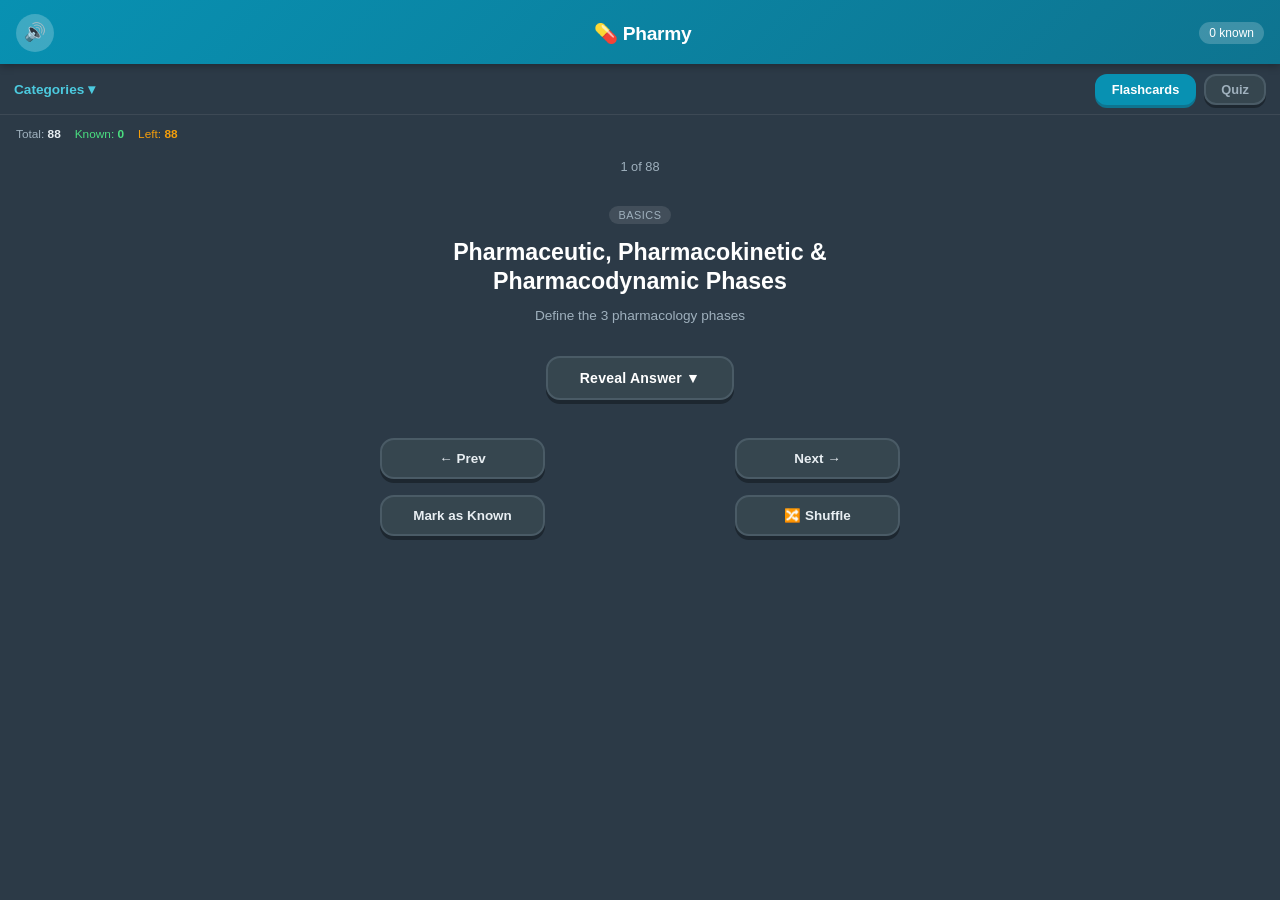
==== index.html @ 18f17bf0 "Modularize single-file app into index.html + style.css + database.js + app.js Splits the 748-line mo" ====
<!DOCTYPE html>
<html lang="en">
<head>
<meta charset="UTF-8">
<meta name="viewport" content="width=device-width, initial-scale=1.0, maximum-scale=1.0">
<title>💊 Pharmy</title>
<link rel="stylesheet" href="style.css">
</head>
<body>
<div class="header">
  <div style="width:70px;display:flex;align-items:center">
    <button id="sound-btn" onclick="toggleSound()" style="background:rgba(255,255,255,.22);border:none;border-radius:50%;width:38px;height:38px;font-size:1.1rem;line-height:1;cursor:pointer;color:#fff;padding:0" aria-label="Sound on, tap to mute">🔊</button>
  </div>
  <div style="flex:1;text-align:center"><h1>💊 Pharmy</h1></div>
  <div class="progress-pill" id="global-progress">0 known</div>
</div>

<div class="cat-bar">
  <div class="cat-bar-inner">
    <button class="cat-btn" onclick="toggleCatDropdown()">Categories ▾</button>
    <div class="mode-toggle">
      <button class="mode-btn active" id="btn-flash" onclick="setMode('flash')">Flashcards</button>
      <button class="mode-btn" id="btn-quiz" onclick="setMode('quiz')">Quiz</button>
    </div>
    <div class="cat-dropdown" id="cat-dropdown"></div>
  </div>
</div>

<div class="stats-bar" id="stats-bar"></div>

<div id="flashcard-mode"></div>
<div id="quiz-mode" style="display:none"></div>

<script src="database.js"></script>
<script src="app.js"></script>
</body>
</html>
---- style.css ----
*{box-sizing:border-box;margin:0;padding:0;-webkit-tap-highlight-color:transparent}
:root{
  --primary:#0891b2;--primary-dark:#0e7490;--accent:#f59e0b;
  --bg:#2c3a47;            /* uniform page background */
  --surface:#36464f;       /* button / card face (slightly lighter) */
  --edge:#1d2730;          /* darker bottom shelf for 3D pop */
  --border:#4a5b66;        /* button outline */
  --text:#e8eef2;--muted:#9fb0bd;
  --cyan:#4ccadf;          /* bright accent for text on dark */
  --green:#4ade80;--green-edge:#166534;
  --red:#f87171;--yellow:#ca8a04;--purple:#a78bfa;
}
body{font-family:-apple-system,BlinkMacSystemFont,'Segoe UI',sans-serif;background:var(--bg);color:var(--text);min-height:100vh;overflow-x:hidden}
/* shared raised-button (Duolingo-style) */
.btn3d{transition:transform .04s,box-shadow .04s}
.btn3d:active{transform:translateY(3px);box-shadow:0 1px 0 var(--edge)!important}
/* HEADER */
.header{background:linear-gradient(135deg,var(--primary),var(--primary-dark));color:#fff;padding:14px 16px 12px;display:flex;align-items:center;justify-content:space-between;position:sticky;top:0;z-index:100;box-shadow:0 2px 8px rgba(0,0,0,.3)}
.header h1{font-size:1.2rem;font-weight:700;letter-spacing:-.3px}
.header .sub{font-size:.72rem;opacity:.85;margin-top:1px}
.progress-pill{background:rgba(255,255,255,.2);border-radius:20px;padding:4px 10px;font-size:.75rem;white-space:nowrap}
/* CATEGORY BAR */
.cat-bar{background:var(--bg);border-bottom:1px solid rgba(255,255,255,.08);padding:0 14px;position:relative;z-index:90}
.cat-bar-inner{display:flex;align-items:center;height:50px;gap:10px;position:relative}
.cat-btn{border:none;background:none;font-size:.85rem;font-weight:700;color:var(--cyan);cursor:pointer;padding:0;white-space:nowrap;flex-shrink:0;position:relative;z-index:1}
.cat-dropdown{position:absolute;top:50px;left:0;right:0;background:var(--surface);border:1px solid var(--border);border-top:none;box-shadow:0 6px 16px rgba(0,0,0,.35);display:none;z-index:200}
.cat-dropdown.open{display:block}
.cat-dropdown-item{padding:12px 18px;font-size:.85rem;font-weight:600;cursor:pointer;border-bottom:1px solid rgba(255,255,255,.08);color:var(--text)}
.cat-dropdown-item:last-child{border-bottom:none}
.cat-dropdown-item.active{color:var(--cyan);background:rgba(76,202,223,.12)}
.cat-dropdown-item:active{background:rgba(255,255,255,.06)}
/* MODE TOGGLE (inline, next to Categories) */
.mode-toggle{margin-left:auto;display:flex;gap:8px;flex-shrink:0}
.mode-btn{border:2px solid var(--border);background:var(--surface);box-shadow:0 3px 0 var(--edge);color:var(--muted);font-size:.8rem;font-weight:700;cursor:pointer;padding:6px 15px;border-radius:12px;white-space:nowrap;transition:transform .04s,box-shadow .04s}
.mode-btn.active{background:var(--primary);border-color:var(--primary);box-shadow:0 3px 0 var(--primary-dark);color:#fff}
.mode-btn:active{transform:translateY(2px);box-shadow:0 1px 0 var(--edge)}
/* STATS BAR */
.stats-bar{display:flex;gap:14px;padding:12px 16px 6px;font-size:.74rem;color:var(--muted)}
.stat{padding:0}
.stat span{font-weight:700;color:var(--text)}
/* FLASHCARD */
#flashcard-mode{padding:0 12px 80px}
.card-counter{text-align:center;padding:12px 0 6px;font-size:.8rem;color:var(--muted)}
/* card now merges into the page background — no box, no border */
.card-banner-wrap{width:100%;max-width:520px;margin:0 auto}
.card-front-banner{background:transparent;color:#fff;padding:26px 20px 22px;display:flex;flex-direction:column;align-items:center;text-align:center;min-height:200px;justify-content:center}
.banner-cat-label{font-size:.68rem;background:rgba(255,255,255,.1);border-radius:20px;padding:3px 10px;margin-bottom:14px;letter-spacing:.5px;text-transform:uppercase;color:var(--muted)}
.banner-title{font-size:1.45rem;font-weight:800;line-height:1.25;margin-bottom:10px}
.banner-subtitle{font-size:.85rem;color:var(--muted);line-height:1.5;margin-bottom:8px}
.banner-class{margin-top:6px;font-size:.75rem;color:var(--muted)}
.reveal-btn{margin-top:22px;background:var(--surface);border:2px solid var(--border);box-shadow:0 4px 0 var(--edge);color:#fff;border-radius:14px;padding:12px 32px;font-size:.88rem;font-weight:700;cursor:pointer;letter-spacing:.2px;transition:transform .04s,box-shadow .04s}
.reveal-btn:active{transform:translateY(3px);box-shadow:0 1px 0 var(--edge)}
/* answer area also merges into the background */
.card-back-reveal{background:transparent;padding:6px 4px 4px;text-align:left}
.section{margin-bottom:14px}
.section-title{font-size:.65rem;font-weight:700;text-transform:uppercase;letter-spacing:.6px;color:var(--cyan);margin-bottom:5px}
.section-body{font-size:.84rem;line-height:1.55;color:var(--text)}
.pill-list{display:flex;flex-wrap:wrap;gap:5px;margin-top:4px}
.pill{background:rgba(255,255,255,.06);border:1px solid var(--border);border-radius:20px;padding:3px 9px;font-size:.72rem;color:var(--text)}
.pill.generic{background:rgba(59,130,246,.18);border-color:rgba(96,165,250,.5);color:#93c5fd}
.pill.trade{background:rgba(168,85,247,.18);border-color:rgba(192,132,252,.5);color:#d8b4fe}
.pill.side{background:rgba(249,115,22,.18);border-color:rgba(251,146,60,.5);color:#fdba74}
.pill.use{background:rgba(34,197,94,.18);border-color:rgba(74,222,128,.5);color:#86efac}
.suffix-box{display:inline-block;background:rgba(202,138,4,.2);border:1px solid rgba(234,179,8,.5);border-radius:8px;padding:4px 10px;font-size:.8rem;font-weight:700;color:#fcd34d;margin-bottom:6px}
.mnemonic-box{background:rgba(167,139,250,.14);border:1px solid rgba(167,139,250,.4);border-radius:10px;padding:10px 12px;font-size:.8rem;line-height:1.5;color:#d8c9ff}
/* CARD NAV */
.card-nav{display:flex;align-items:center;justify-content:space-between;max-width:520px;margin:16px auto 0;padding:0;gap:8px}
.nav-btn{background:var(--surface);border:2px solid var(--border);box-shadow:0 4px 0 var(--edge);border-radius:14px;padding:11px 20px;font-size:.84rem;font-weight:700;cursor:pointer;color:var(--text);min-width:165px;text-align:center;white-space:nowrap;transition:transform .04s,box-shadow .04s}
.nav-btn:active{transform:translateY(3px);box-shadow:0 1px 0 var(--edge)}
.known-row{display:flex;justify-content:space-between;align-items:center;max-width:520px;margin:16px auto 0;padding:0;gap:10px}
.known-btn{background:var(--surface);border:2px solid var(--border);box-shadow:0 4px 0 var(--edge);border-radius:14px;padding:11px 20px;font-size:.84rem;font-weight:700;cursor:pointer;color:var(--text);min-width:165px;text-align:center;white-space:nowrap;transition:transform .04s,box-shadow .04s}
.known-btn.known{border-color:var(--green);box-shadow:0 4px 0 var(--green-edge)}
.known-btn:active{transform:translateY(3px);box-shadow:0 1px 0 var(--edge)}
.known-btn.known:active{box-shadow:0 1px 0 var(--green-edge)}
.shuffle-btn{background:var(--surface);border:2px solid var(--border);box-shadow:0 4px 0 var(--edge);border-radius:14px;padding:11px 20px;font-size:.84rem;font-weight:700;cursor:pointer;color:var(--text);min-width:165px;text-align:center;white-space:nowrap;transition:transform .04s,box-shadow .04s}
.shuffle-btn:active{transform:translateY(3px);box-shadow:0 1px 0 var(--edge)}
/* QUIZ MODE */
#quiz-mode{padding:14px 12px 80px}
.quiz-progress-bar-wrap{background:rgba(255,255,255,.12);border-radius:20px;height:6px;margin-bottom:14px}
.quiz-progress-bar{background:var(--cyan);height:6px;border-radius:20px;transition:width .3s}
/* the question keeps a clear border (like Duolingo's prompt) */
.quiz-card{background:transparent;border:2px solid var(--border);border-radius:16px;padding:18px 16px;margin-bottom:14px}
.quiz-q-num{font-size:.7rem;color:var(--muted);margin-bottom:6px;font-weight:600}
.quiz-question{font-size:.95rem;font-weight:700;line-height:1.45;margin-bottom:16px;color:var(--text)}
.quiz-option{width:100%;text-align:left;padding:12px 14px;border-radius:14px;border:2px solid var(--border);box-shadow:0 4px 0 var(--edge);background:var(--surface);font-size:.82rem;cursor:pointer;margin-bottom:12px;line-height:1.4;transition:transform .04s,box-shadow .04s;color:var(--text)}
.quiz-option:active{transform:translateY(3px);box-shadow:0 1px 0 var(--edge)}
.quiz-option.correct{background:rgba(74,222,128,.16);border-color:var(--green);box-shadow:0 4px 0 var(--green-edge);color:#bbf7d0;font-weight:600}
.quiz-option.wrong{background:rgba(248,113,113,.16);border-color:var(--red);box-shadow:0 4px 0 #7f1d1d;color:#fecaca}
.quiz-option.reveal{background:rgba(76,202,223,.14);border-color:var(--cyan);box-shadow:0 4px 0 var(--primary-dark)}
.quiz-option:disabled{cursor:default}
.quiz-explain{background:rgba(255,255,255,.05);border:1px solid var(--border);border-radius:10px;padding:10px 12px;font-size:.78rem;line-height:1.5;margin-top:4px;color:var(--text);display:none}
.quiz-explain.show{display:block}
.quiz-next-btn{width:100%;padding:13px;background:var(--primary);color:#fff;border:2px solid var(--primary);box-shadow:0 4px 0 var(--primary-dark);border-radius:14px;font-size:.9rem;font-weight:700;cursor:pointer;margin-top:8px;transition:transform .04s,box-shadow .04s}
.quiz-next-btn:active{transform:translateY(3px);box-shadow:0 1px 0 var(--primary-dark)}
.quiz-score-wrap{text-align:center;padding:30px 20px}
.quiz-score-wrap h2{font-size:2rem;font-weight:800;color:var(--cyan);margin-bottom:8px}
.quiz-score-wrap p{font-size:1rem;color:var(--muted);margin-bottom:20px}
.restart-btn{background:var(--primary);color:#fff;border:2px solid var(--primary);box-shadow:0 4px 0 var(--primary-dark);border-radius:14px;padding:13px 28px;font-size:.9rem;font-weight:700;cursor:pointer;transition:transform .04s,box-shadow .04s}
.restart-btn:active{transform:translateY(3px);box-shadow:0 1px 0 var(--primary-dark)}
/* CLINICAL CRITERIA (flashcard reveal) */
.crit-list{list-style:none;padding:0;margin-top:4px}
.crit-list li{position:relative;padding:7px 10px 7px 28px;margin-bottom:6px;background:rgba(255,255,255,.05);border:1px solid var(--border);border-radius:10px;font-size:.84rem;line-height:1.45;color:var(--text)}
.crit-list li:before{content:"✓";position:absolute;left:9px;top:7px;color:var(--cyan);font-weight:800}
.crit-note{background:rgba(167,139,250,.14);border:1px solid rgba(167,139,250,.4);border-radius:10px;padding:10px 12px;font-size:.8rem;line-height:1.5;color:#d8c9ff}
/* MULTI-SELECT QUIZ */
.quiz-multi-hint{font-size:.74rem;color:var(--cyan);font-weight:700;margin-bottom:12px;display:flex;align-items:center;gap:5px}
.quiz-option.selected{background:rgba(76,202,223,.20);border-color:var(--cyan);box-shadow:0 4px 0 var(--primary-dark);color:#cdeef5;font-weight:600}
.quiz-option.selected:active{transform:translateY(3px);box-shadow:0 1px 0 var(--primary-dark)}
.quiz-option .ms-box{display:inline-block;width:18px;height:18px;border:2px solid var(--border);border-radius:5px;margin-right:9px;vertical-align:-4px;text-align:center;line-height:15px;font-size:.7rem;font-weight:800}
.quiz-option.selected .ms-box{background:var(--cyan);border-color:var(--cyan);color:#10343c}
.quiz-option.missed{background:rgba(202,138,4,.20);border-color:var(--yellow);box-shadow:0 4px 0 #854d0e;color:#fde68a}
.quiz-check-btn{width:100%;padding:13px;background:var(--accent);color:#3a2a00;border:2px solid var(--accent);box-shadow:0 4px 0 #b45309;border-radius:14px;font-size:.9rem;font-weight:800;cursor:pointer;margin-top:8px;transition:transform .04s,box-shadow .04s}
.quiz-check-btn:active{transform:translateY(3px);box-shadow:0 1px 0 #b45309}
.ms-feedback{font-size:.8rem;line-height:1.5}
.ms-feedback .ms-row{margin-top:7px}
/* EMPTY */
.empty{text-align:center;padding:60px 20px;color:var(--muted)}
.empty h3{font-size:1.1rem;margin-bottom:8px}
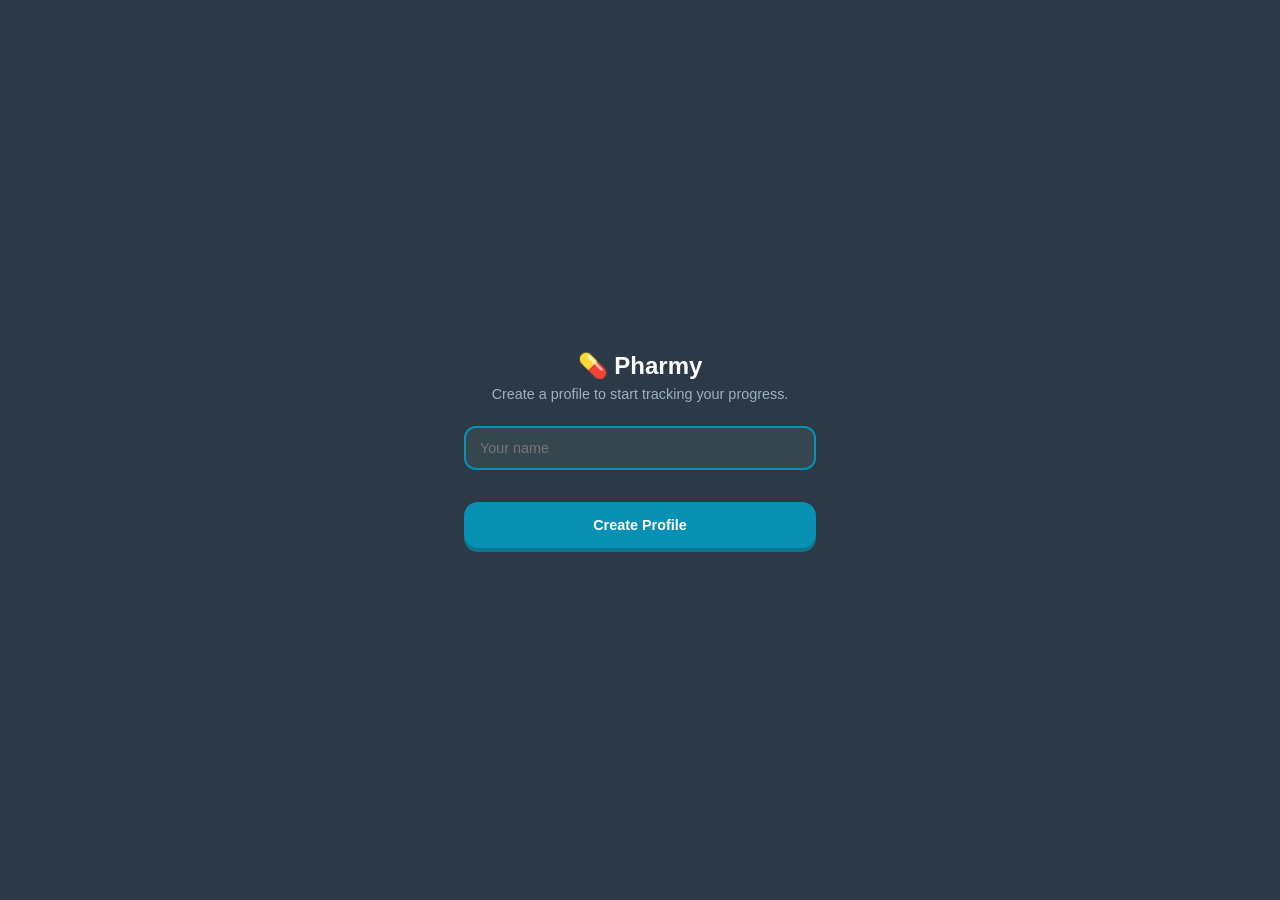
==== commit 7200ca85: "Complete login screens and account profile database" ====
--- a/index.html
+++ b/index.html
@@ -7,12 +7,22 @@
 <link rel="stylesheet" href="style.css">
 </head>
 <body>
+
+<div id="profile-overlay" class="profile-overlay" style="display:none">
+  <div class="profile-overlay-inner">
+    <div class="profile-overlay-logo">💊 Pharmy</div>
+    <div id="profile-overlay-content"></div>
+  </div>
+</div>
+
+<div id="profile-dropdown" class="profile-dropdown" style="display:none"></div>
+
 <div class="header">
-  <div style="width:70px;display:flex;align-items:center">
-    <button id="sound-btn" onclick="toggleSound()" style="background:rgba(255,255,255,.22);border:none;border-radius:50%;width:38px;height:38px;font-size:1.1rem;line-height:1;cursor:pointer;color:#fff;padding:0" aria-label="Sound on, tap to mute">🔊</button>
-  </div>
+  <button id="avatar-btn" class="avatar-btn" onclick="toggleProfileDropdown()">
+    <div id="avatar-circle" class="avatar-circle">?</div>
+  </button>
   <div style="flex:1;text-align:center"><h1>💊 Pharmy</h1></div>
-  <div class="progress-pill" id="global-progress">0 known</div>
+  <div id="streak-pill" class="streak-pill" style="display:none">🔥 0</div>
 </div>
 
 <div class="cat-bar">
--- a/style.css
+++ b/style.css
@@ -116,3 +116,39 @@
 /* EMPTY */
 .empty{text-align:center;padding:60px 20px;color:var(--muted)}
 .empty h3{font-size:1.1rem;margin-bottom:8px}
+/* AVATAR + STREAK */
+.avatar-btn{background:none;border:none;padding:0;cursor:pointer;display:flex;align-items:center;width:70px}
+.avatar-circle{width:36px;height:36px;border-radius:50%;display:flex;align-items:center;justify-content:center;font-size:.78rem;font-weight:800;color:#fff;letter-spacing:-.5px;flex-shrink:0}
+.streak-pill{background:rgba(255,255,255,.2);border-radius:20px;padding:4px 10px;font-size:.78rem;font-weight:700;white-space:nowrap;color:#fff}
+/* FLAG BUTTON */
+.flag-row{margin-top:16px;text-align:center}
+.flag-btn{background:rgba(255,255,255,.08);border:1px solid var(--border);border-radius:20px;padding:5px 14px;font-size:.76rem;font-weight:700;cursor:pointer;color:var(--muted);transition:background .15s,color .15s}
+.flag-btn.flagged{background:rgba(220,38,38,.2);border-color:var(--red);color:var(--red)}
+/* PROFILE OVERLAY */
+.profile-overlay{position:fixed;inset:0;background:var(--bg);z-index:500;display:flex;align-items:center;justify-content:center;opacity:0;transition:opacity .2s}
+.profile-overlay.visible{opacity:1}
+.profile-overlay-inner{width:100%;max-width:400px;padding:32px 24px;text-align:center}
+.profile-overlay-logo{font-size:1.5rem;font-weight:800;margin-bottom:6px;color:#fff}
+.profile-overlay-sub{font-size:.9rem;color:var(--muted);margin-bottom:24px}
+.profile-grid{display:grid;grid-template-columns:1fr 1fr;gap:14px;margin-bottom:24px}
+.profile-tile{background:var(--surface);border:2px solid var(--border);border-radius:16px;padding:20px 12px;cursor:pointer;display:flex;flex-direction:column;align-items:center;gap:8px;transition:border-color .15s,background .15s}
+.profile-tile:active{background:rgba(255,255,255,.1)}
+.profile-tile-avatar{width:52px;height:52px;border-radius:50%;display:flex;align-items:center;justify-content:center;font-size:1.1rem;font-weight:800;color:#fff}
+.profile-tile-name{font-size:.85rem;font-weight:700;color:var(--text)}
+.profile-tile-streak{font-size:.75rem;color:var(--muted)}
+.profile-tile-add{border-style:dashed}
+.profile-tile-add-icon{background:var(--border);font-size:1.4rem;font-weight:400;color:var(--muted)}
+.profile-name-input{width:100%;background:var(--surface);border:2px solid var(--border);border-radius:12px;padding:12px 14px;font-size:.9rem;color:var(--text);outline:none;margin-bottom:6px}
+.profile-name-input:focus{border-color:var(--primary)}
+.profile-name-error{font-size:.78rem;color:var(--red);min-height:18px;margin-bottom:8px}
+.profile-create-btn{width:100%;padding:13px;background:var(--primary);color:#fff;border:2px solid var(--primary);box-shadow:0 4px 0 var(--primary-dark);border-radius:14px;font-size:.9rem;font-weight:700;cursor:pointer;transition:transform .04s,box-shadow .04s}
+.profile-create-btn:active{transform:translateY(3px);box-shadow:0 1px 0 var(--primary-dark)}
+/* PROFILE DROPDOWN */
+.profile-dropdown{position:absolute;top:58px;left:12px;width:220px;background:var(--surface);border:1px solid var(--border);border-radius:14px;box-shadow:0 8px 24px rgba(0,0,0,.4);z-index:400;overflow:hidden}
+.pdd-section-label{font-size:.62rem;font-weight:800;letter-spacing:.8px;text-transform:uppercase;color:var(--muted);padding:10px 14px 4px}
+.pdd-item{display:flex;align-items:center;gap:8px;padding:11px 14px;font-size:.84rem;font-weight:600;color:var(--text);cursor:pointer}
+.pdd-item:hover,.pdd-item:active{background:rgba(255,255,255,.06)}
+.pdd-item-active{color:var(--cyan)}
+.pdd-dot{width:10px;height:10px;border-radius:50%;flex-shrink:0}
+.pdd-check{margin-left:auto;color:var(--cyan);font-weight:800}
+.pdd-divider{height:1px;background:var(--border);margin:4px 0}
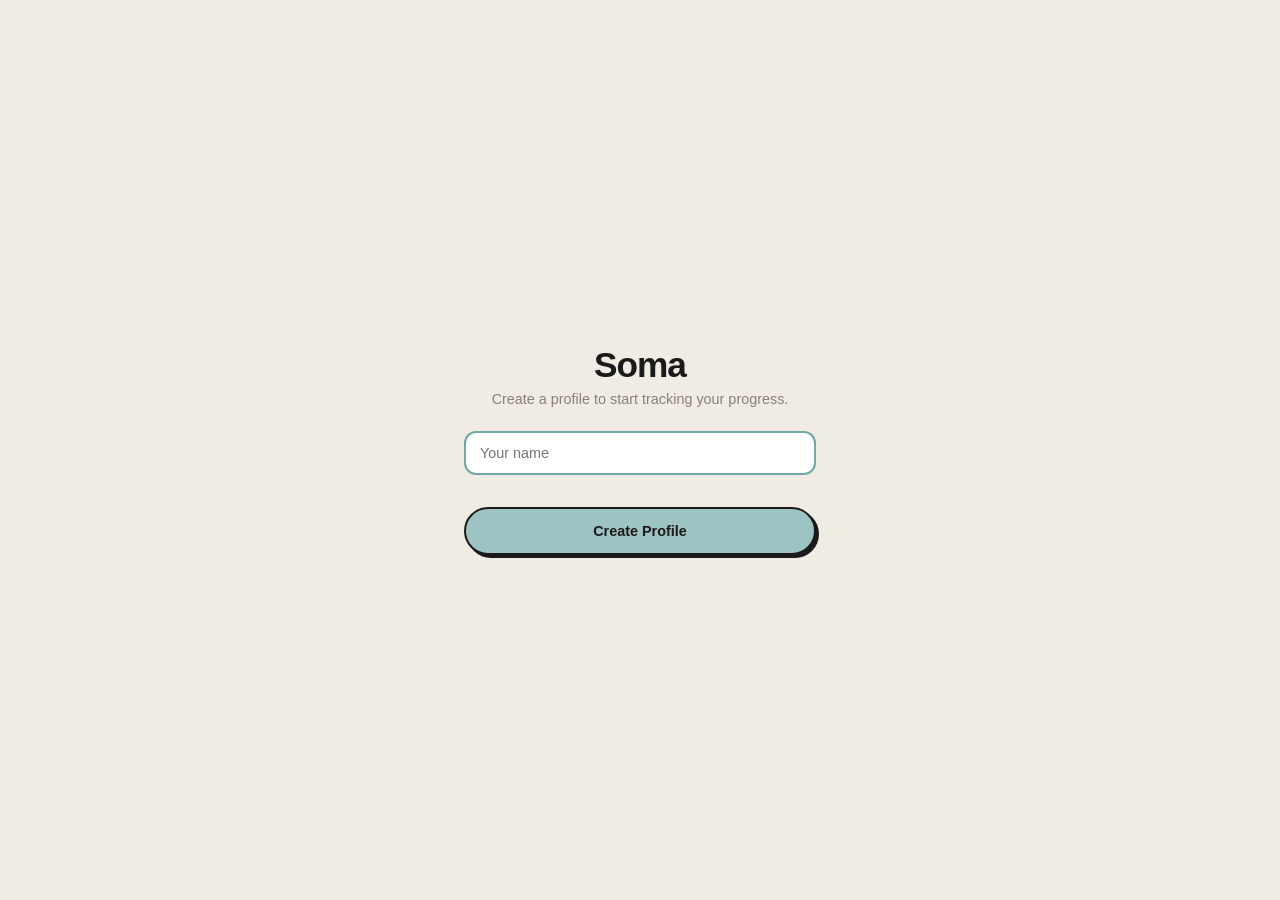
==== commit 1ca30171: "Redesign: Soma Neo-Brutalist UI — cream theme, flat shadows, fixed bottom nav" ====
--- a/index.html
+++ b/index.html
@@ -3,14 +3,14 @@
 <head>
 <meta charset="UTF-8">
 <meta name="viewport" content="width=device-width, initial-scale=1.0, maximum-scale=1.0">
-<title>💊 Pharmy</title>
+<title>Soma</title>
 <link rel="stylesheet" href="style.css">
 </head>
 <body>
 
 <div id="profile-overlay" class="profile-overlay" style="display:none">
   <div class="profile-overlay-inner">
-    <div class="profile-overlay-logo">💊 Pharmy</div>
+    <div class="profile-overlay-logo">Soma</div>
     <div id="profile-overlay-content"></div>
   </div>
 </div>
@@ -21,25 +21,28 @@
   <button id="avatar-btn" class="avatar-btn" onclick="toggleProfileDropdown()">
     <div id="avatar-circle" class="avatar-circle">?</div>
   </button>
-  <div style="flex:1;text-align:center"><h1>💊 Pharmy</h1></div>
-  <div id="streak-pill" class="streak-pill" style="display:none">🔥 0</div>
+  <div style="flex:1;text-align:center"><h1 class="app-title">Soma</h1></div>
+  <div style="width:70px;display:flex;justify-content:flex-end;align-items:center">
+    <div id="streak-pill" class="streak-pill" style="display:none">🔥 0</div>
+  </div>
 </div>
 
-<div class="cat-bar">
-  <div class="cat-bar-inner">
-    <button class="cat-btn" onclick="toggleCatDropdown()">Categories ▾</button>
+<div class="status-panel">
+  <div class="status-panel-top">
+    <button id="cat-btn" class="cat-btn" onclick="toggleCatDropdown()">All ▾</button>
     <div class="mode-toggle">
       <button class="mode-btn active" id="btn-flash" onclick="setMode('flash')">Flashcards</button>
       <button class="mode-btn" id="btn-quiz" onclick="setMode('quiz')">Quiz</button>
     </div>
     <div class="cat-dropdown" id="cat-dropdown"></div>
   </div>
+  <div class="stats-bar" id="stats-bar"></div>
 </div>
-
-<div class="stats-bar" id="stats-bar"></div>
 
 <div id="flashcard-mode"></div>
 <div id="quiz-mode" style="display:none"></div>
+
+<div id="bottom-bar" class="bottom-bar"></div>
 
 <script src="database.js"></script>
 <script src="app.js"></script>
--- a/style.css
+++ b/style.css
@@ -1,154 +1,172 @@
 *{box-sizing:border-box;margin:0;padding:0;-webkit-tap-highlight-color:transparent}
 :root{
-  --primary:#0891b2;--primary-dark:#0e7490;--accent:#f59e0b;
-  --bg:#2c3a47;            /* uniform page background */
-  --surface:#36464f;       /* button / card face (slightly lighter) */
-  --edge:#1d2730;          /* darker bottom shelf for 3D pop */
-  --border:#4a5b66;        /* button outline */
-  --text:#e8eef2;--muted:#9fb0bd;
-  --cyan:#4ccadf;          /* bright accent for text on dark */
-  --green:#4ade80;--green-edge:#166534;
-  --red:#f87171;--yellow:#ca8a04;--purple:#a78bfa;
+  --primary:#9dc3c2;
+  --primary-dark:#6fa8a7;
+  --accent:#e8b4b8;
+  --bg:#f0ebe3;
+  --surface:#ffffff;
+  --border:#1a1a1a;
+  --border-light:#ddd5c8;
+  --text:#1a1a1a;
+  --muted:#8a8075;
+  --shadow:5px 5px 0 #1a1a1a;
+  --shadow-sm:3px 3px 0 #1a1a1a;
+  --green:#3a8a5a;
+  --green-bg:#d4edda;
+  --green-border:#2d6e47;
+  --red:#c0392b;
+  --red-bg:#fde8e8;
 }
 body{font-family:-apple-system,BlinkMacSystemFont,'Segoe UI',sans-serif;background:var(--bg);color:var(--text);min-height:100vh;overflow-x:hidden}
-/* shared raised-button (Duolingo-style) */
-.btn3d{transition:transform .04s,box-shadow .04s}
-.btn3d:active{transform:translateY(3px);box-shadow:0 1px 0 var(--edge)!important}
+
 /* HEADER */
-.header{background:linear-gradient(135deg,var(--primary),var(--primary-dark));color:#fff;padding:14px 16px 12px;display:flex;align-items:center;justify-content:space-between;position:sticky;top:0;z-index:100;box-shadow:0 2px 8px rgba(0,0,0,.3)}
-.header h1{font-size:1.2rem;font-weight:700;letter-spacing:-.3px}
-.header .sub{font-size:.72rem;opacity:.85;margin-top:1px}
-.progress-pill{background:rgba(255,255,255,.2);border-radius:20px;padding:4px 10px;font-size:.75rem;white-space:nowrap}
-/* CATEGORY BAR */
-.cat-bar{background:var(--bg);border-bottom:1px solid rgba(255,255,255,.08);padding:0 14px;position:relative;z-index:90}
-.cat-bar-inner{display:flex;align-items:center;height:50px;gap:10px;position:relative}
-.cat-btn{border:none;background:none;font-size:.85rem;font-weight:700;color:var(--cyan);cursor:pointer;padding:0;white-space:nowrap;flex-shrink:0;position:relative;z-index:1}
-.cat-dropdown{position:absolute;top:50px;left:0;right:0;background:var(--surface);border:1px solid var(--border);border-top:none;box-shadow:0 6px 16px rgba(0,0,0,.35);display:none;z-index:200}
+.header{background:var(--bg);border-bottom:1.5px solid var(--border-light);padding:12px 16px;display:flex;align-items:center;position:sticky;top:0;z-index:100}
+.app-title,.header h1{font-size:1.3rem;font-weight:900;letter-spacing:-.5px;color:var(--text)}
+
+/* STATUS PANEL */
+.status-panel{background:var(--bg);border-bottom:1.5px solid var(--border-light);padding:10px 14px 8px;position:sticky;top:57px;z-index:90}
+.status-panel-top{display:flex;align-items:center;gap:10px;position:relative}
+.cat-btn{border:2px solid var(--border);background:var(--surface);border-radius:50px;padding:6px 14px;font-size:.82rem;font-weight:700;color:var(--text);cursor:pointer;white-space:nowrap;flex-shrink:0;box-shadow:var(--shadow-sm);transition:transform .1s,box-shadow .1s}
+.cat-btn:active{transform:translate(3px,3px);box-shadow:0 0 0 var(--border)}
+.cat-dropdown{position:absolute;top:calc(100% + 8px);left:0;min-width:200px;background:var(--surface);border:2px solid var(--border);border-radius:14px;box-shadow:var(--shadow);display:none;z-index:200;overflow:hidden}
 .cat-dropdown.open{display:block}
-.cat-dropdown-item{padding:12px 18px;font-size:.85rem;font-weight:600;cursor:pointer;border-bottom:1px solid rgba(255,255,255,.08);color:var(--text)}
+.cat-dropdown-item{padding:11px 16px;font-size:.85rem;font-weight:600;cursor:pointer;border-bottom:1px solid var(--border-light);color:var(--text)}
 .cat-dropdown-item:last-child{border-bottom:none}
-.cat-dropdown-item.active{color:var(--cyan);background:rgba(76,202,223,.12)}
-.cat-dropdown-item:active{background:rgba(255,255,255,.06)}
-/* MODE TOGGLE (inline, next to Categories) */
-.mode-toggle{margin-left:auto;display:flex;gap:8px;flex-shrink:0}
-.mode-btn{border:2px solid var(--border);background:var(--surface);box-shadow:0 3px 0 var(--edge);color:var(--muted);font-size:.8rem;font-weight:700;cursor:pointer;padding:6px 15px;border-radius:12px;white-space:nowrap;transition:transform .04s,box-shadow .04s}
-.mode-btn.active{background:var(--primary);border-color:var(--primary);box-shadow:0 3px 0 var(--primary-dark);color:#fff}
-.mode-btn:active{transform:translateY(2px);box-shadow:0 1px 0 var(--edge)}
+.cat-dropdown-item.active{font-weight:800}
+.cat-dropdown-item:active{background:rgba(0,0,0,.04)}
+
+/* MODE TOGGLE */
+.mode-toggle{margin-left:auto;display:flex;gap:6px;flex-shrink:0}
+.mode-btn{border:2px solid var(--border-light);background:var(--bg);border-radius:50px;color:var(--muted);font-size:.78rem;font-weight:700;cursor:pointer;padding:6px 14px;white-space:nowrap;transition:transform .1s,background .15s,color .15s,border-color .15s}
+.mode-btn.active{background:var(--text);color:var(--surface);border-color:var(--text)}
+.mode-btn:active{transform:scale(.95)}
+
 /* STATS BAR */
-.stats-bar{display:flex;gap:14px;padding:12px 16px 6px;font-size:.74rem;color:var(--muted)}
-.stat{padding:0}
+.stats-bar{padding:6px 2px 0;font-size:.75rem;color:var(--muted);display:flex;gap:0}
+.stat+.stat::before{content:"·";margin:0 7px;opacity:.5}
 .stat span{font-weight:700;color:var(--text)}
-/* FLASHCARD */
-#flashcard-mode{padding:0 12px 80px}
-.card-counter{text-align:center;padding:12px 0 6px;font-size:.8rem;color:var(--muted)}
-/* card now merges into the page background — no box, no border */
-.card-banner-wrap{width:100%;max-width:520px;margin:0 auto}
-.card-front-banner{background:transparent;color:#fff;padding:26px 20px 22px;display:flex;flex-direction:column;align-items:center;text-align:center;min-height:200px;justify-content:center}
-.banner-cat-label{font-size:.68rem;background:rgba(255,255,255,.1);border-radius:20px;padding:3px 10px;margin-bottom:14px;letter-spacing:.5px;text-transform:uppercase;color:var(--muted)}
-.banner-title{font-size:1.45rem;font-weight:800;line-height:1.25;margin-bottom:10px}
-.banner-subtitle{font-size:.85rem;color:var(--muted);line-height:1.5;margin-bottom:8px}
-.banner-class{margin-top:6px;font-size:.75rem;color:var(--muted)}
-.reveal-btn{margin-top:22px;background:var(--surface);border:2px solid var(--border);box-shadow:0 4px 0 var(--edge);color:#fff;border-radius:14px;padding:12px 32px;font-size:.88rem;font-weight:700;cursor:pointer;letter-spacing:.2px;transition:transform .04s,box-shadow .04s}
-.reveal-btn:active{transform:translateY(3px);box-shadow:0 1px 0 var(--edge)}
-/* answer area also merges into the background */
-.card-back-reveal{background:transparent;padding:6px 4px 4px;text-align:left}
-.section{margin-bottom:14px}
-.section-title{font-size:.65rem;font-weight:700;text-transform:uppercase;letter-spacing:.6px;color:var(--cyan);margin-bottom:5px}
-.section-body{font-size:.84rem;line-height:1.55;color:var(--text)}
+
+/* FLASHCARD MODE */
+#flashcard-mode{padding:16px 14px 110px}
+.card-counter{text-align:center;font-size:.74rem;color:var(--muted);margin-bottom:10px;font-weight:600;letter-spacing:.3px}
+
+/* SOMA CARD */
+.soma-card{background:var(--surface);border:2px solid var(--border);border-radius:20px;box-shadow:var(--shadow);width:100%;max-width:520px;margin:0 auto;overflow:hidden}
+.card-front-banner{padding:32px 24px 28px;display:flex;flex-direction:column;align-items:center;text-align:center;min-height:220px;justify-content:center}
+.banner-cat-label{font-size:.64rem;font-weight:700;text-transform:uppercase;letter-spacing:.8px;color:var(--muted);background:var(--bg);border:1.5px solid var(--border-light);border-radius:50px;padding:3px 12px;margin-bottom:18px}
+.banner-title{font-size:2rem;font-weight:900;line-height:1.15;margin-bottom:10px;color:var(--text);letter-spacing:-.5px}
+.banner-subtitle{font-size:.9rem;color:var(--muted);line-height:1.5;margin-bottom:6px}
+.banner-class{font-size:.75rem;color:var(--muted);margin-top:4px}
+.reveal-btn{margin-top:24px;width:100%;max-width:280px;background:var(--primary);border:2px solid var(--border);box-shadow:var(--shadow-sm);color:var(--text);border-radius:50px;padding:13px 28px;font-size:.9rem;font-weight:800;cursor:pointer;letter-spacing:.2px;transition:transform .1s,box-shadow .1s}
+.reveal-btn:active{transform:translate(3px,3px);box-shadow:0 0 0 var(--border)}
+
+/* CARD BACK */
+.card-back-reveal{background:var(--surface);padding:20px 20px 16px;text-align:left;border-top:2px solid var(--border)}
+.section{margin-bottom:16px}
+.section-title{font-size:.62rem;font-weight:800;text-transform:uppercase;letter-spacing:.7px;color:var(--muted);margin-bottom:6px}
+.section-body{font-size:.85rem;line-height:1.6;color:var(--text)}
 .pill-list{display:flex;flex-wrap:wrap;gap:5px;margin-top:4px}
-.pill{background:rgba(255,255,255,.06);border:1px solid var(--border);border-radius:20px;padding:3px 9px;font-size:.72rem;color:var(--text)}
-.pill.generic{background:rgba(59,130,246,.18);border-color:rgba(96,165,250,.5);color:#93c5fd}
-.pill.trade{background:rgba(168,85,247,.18);border-color:rgba(192,132,252,.5);color:#d8b4fe}
-.pill.side{background:rgba(249,115,22,.18);border-color:rgba(251,146,60,.5);color:#fdba74}
-.pill.use{background:rgba(34,197,94,.18);border-color:rgba(74,222,128,.5);color:#86efac}
-.suffix-box{display:inline-block;background:rgba(202,138,4,.2);border:1px solid rgba(234,179,8,.5);border-radius:8px;padding:4px 10px;font-size:.8rem;font-weight:700;color:#fcd34d;margin-bottom:6px}
-.mnemonic-box{background:rgba(167,139,250,.14);border:1px solid rgba(167,139,250,.4);border-radius:10px;padding:10px 12px;font-size:.8rem;line-height:1.5;color:#d8c9ff}
-/* CARD NAV */
-.card-nav{display:flex;align-items:center;justify-content:space-between;max-width:520px;margin:16px auto 0;padding:0;gap:8px}
-.nav-btn{background:var(--surface);border:2px solid var(--border);box-shadow:0 4px 0 var(--edge);border-radius:14px;padding:11px 20px;font-size:.84rem;font-weight:700;cursor:pointer;color:var(--text);min-width:165px;text-align:center;white-space:nowrap;transition:transform .04s,box-shadow .04s}
-.nav-btn:active{transform:translateY(3px);box-shadow:0 1px 0 var(--edge)}
-.known-row{display:flex;justify-content:space-between;align-items:center;max-width:520px;margin:16px auto 0;padding:0;gap:10px}
-.known-btn{background:var(--surface);border:2px solid var(--border);box-shadow:0 4px 0 var(--edge);border-radius:14px;padding:11px 20px;font-size:.84rem;font-weight:700;cursor:pointer;color:var(--text);min-width:165px;text-align:center;white-space:nowrap;transition:transform .04s,box-shadow .04s}
-.known-btn.known{border-color:var(--green);box-shadow:0 4px 0 var(--green-edge)}
-.known-btn:active{transform:translateY(3px);box-shadow:0 1px 0 var(--edge)}
-.known-btn.known:active{box-shadow:0 1px 0 var(--green-edge)}
-.shuffle-btn{background:var(--surface);border:2px solid var(--border);box-shadow:0 4px 0 var(--edge);border-radius:14px;padding:11px 20px;font-size:.84rem;font-weight:700;cursor:pointer;color:var(--text);min-width:165px;text-align:center;white-space:nowrap;transition:transform .04s,box-shadow .04s}
-.shuffle-btn:active{transform:translateY(3px);box-shadow:0 1px 0 var(--edge)}
+.pill{background:var(--bg);border:1.5px solid var(--border-light);border-radius:50px;padding:3px 10px;font-size:.72rem;color:var(--text)}
+.pill.generic{background:#dbeafe;border-color:#93c5fd;color:#1d4ed8}
+.pill.trade{background:#ede9fe;border-color:#c4b5fd;color:#5b21b6}
+.pill.side{background:#ffedd5;border-color:#fdba74;color:#c2410c}
+.pill.use{background:#dcfce7;border-color:#86efac;color:#15803d}
+.suffix-box{display:inline-block;background:#fef9c3;border:1.5px solid #fde047;border-radius:8px;padding:4px 10px;font-size:.8rem;font-weight:700;color:#854d0e;margin-bottom:6px}
+.mnemonic-box{background:#f3e8ff;border:1.5px solid #d8b4fe;border-radius:12px;padding:10px 14px;font-size:.82rem;line-height:1.5;color:#5b21b6}
+
+/* FLAG BUTTON */
+.flag-row{margin-top:14px;padding-top:14px;border-top:1px solid var(--border-light);text-align:center}
+.flag-btn{background:var(--bg);border:1.5px solid var(--border-light);border-radius:50px;padding:5px 14px;font-size:.75rem;font-weight:700;cursor:pointer;color:var(--muted);transition:all .1s}
+.flag-btn.flagged{background:#fde8e8;border-color:var(--red);color:var(--red)}
+
+/* BOTTOM BAR */
+.bottom-bar{position:fixed;bottom:0;left:0;right:0;background:var(--bg);border-top:1.5px solid var(--border-light);padding:10px 14px calc(10px + env(safe-area-inset-bottom));z-index:100}
+.bottom-bar-nav{display:flex;gap:8px;align-items:center}
+.nav-btn{flex:1;background:var(--surface);border:2px solid var(--border);box-shadow:var(--shadow-sm);border-radius:50px;padding:12px 8px;font-size:.82rem;font-weight:700;cursor:pointer;color:var(--text);text-align:center;white-space:nowrap;transition:transform .1s,box-shadow .1s}
+.nav-btn:active{transform:translate(3px,3px);box-shadow:0 0 0 var(--border)}
+.known-btn{flex:2;background:var(--surface);border:2px solid var(--border);box-shadow:var(--shadow-sm);border-radius:50px;padding:12px 8px;font-size:.82rem;font-weight:700;cursor:pointer;color:var(--text);text-align:center;white-space:nowrap;transition:transform .1s,box-shadow .1s,background .15s}
+.known-btn.known{background:var(--primary);border-color:var(--border)}
+.known-btn:active{transform:translate(3px,3px);box-shadow:0 0 0 var(--border)}
+.bottom-bar-secondary{display:flex;justify-content:center;margin-top:7px}
+.shuffle-btn{background:none;border:none;font-size:.75rem;font-weight:700;color:var(--muted);cursor:pointer;padding:4px 12px;transition:opacity .1s}
+.shuffle-btn:active{opacity:.5}
+
 /* QUIZ MODE */
-#quiz-mode{padding:14px 12px 80px}
-.quiz-progress-bar-wrap{background:rgba(255,255,255,.12);border-radius:20px;height:6px;margin-bottom:14px}
-.quiz-progress-bar{background:var(--cyan);height:6px;border-radius:20px;transition:width .3s}
-/* the question keeps a clear border (like Duolingo's prompt) */
-.quiz-card{background:transparent;border:2px solid var(--border);border-radius:16px;padding:18px 16px;margin-bottom:14px}
-.quiz-q-num{font-size:.7rem;color:var(--muted);margin-bottom:6px;font-weight:600}
-.quiz-question{font-size:.95rem;font-weight:700;line-height:1.45;margin-bottom:16px;color:var(--text)}
-.quiz-option{width:100%;text-align:left;padding:12px 14px;border-radius:14px;border:2px solid var(--border);box-shadow:0 4px 0 var(--edge);background:var(--surface);font-size:.82rem;cursor:pointer;margin-bottom:12px;line-height:1.4;transition:transform .04s,box-shadow .04s;color:var(--text)}
-.quiz-option:active{transform:translateY(3px);box-shadow:0 1px 0 var(--edge)}
-.quiz-option.correct{background:rgba(74,222,128,.16);border-color:var(--green);box-shadow:0 4px 0 var(--green-edge);color:#bbf7d0;font-weight:600}
-.quiz-option.wrong{background:rgba(248,113,113,.16);border-color:var(--red);box-shadow:0 4px 0 #7f1d1d;color:#fecaca}
-.quiz-option.reveal{background:rgba(76,202,223,.14);border-color:var(--cyan);box-shadow:0 4px 0 var(--primary-dark)}
+#quiz-mode{padding:14px 14px 30px}
+.quiz-progress-bar-wrap{background:var(--border-light);border-radius:20px;height:5px;margin-bottom:16px}
+.quiz-progress-bar{background:var(--primary);height:5px;border-radius:20px;transition:width .3s}
+.quiz-card{background:var(--surface);border:2px solid var(--border);border-radius:18px;padding:20px 18px;margin-bottom:14px;box-shadow:var(--shadow)}
+.quiz-q-num{font-size:.7rem;color:var(--muted);margin-bottom:8px;font-weight:700;text-transform:uppercase;letter-spacing:.5px}
+.quiz-question{font-size:.98rem;font-weight:700;line-height:1.5;margin-bottom:18px;color:var(--text)}
+.quiz-option{width:100%;text-align:center;padding:14px 16px;border-radius:50px;border:2px solid var(--border);box-shadow:var(--shadow-sm);background:var(--surface);font-size:.88rem;font-weight:700;cursor:pointer;margin-bottom:10px;line-height:1.4;transition:transform .1s,box-shadow .1s;color:var(--text)}
+.quiz-option:active{transform:translate(3px,3px);box-shadow:0 0 0 var(--border)}
+.quiz-option.correct{background:var(--green-bg);border-color:var(--green-border);box-shadow:3px 3px 0 var(--green-border);color:var(--green)}
+.quiz-option.wrong{background:var(--red-bg);border-color:var(--red);box-shadow:3px 3px 0 #8b1c1c;color:var(--red)}
+.quiz-option.reveal{background:#e0f2fe;border-color:#0284c7;box-shadow:3px 3px 0 #0369a1;color:#0369a1}
 .quiz-option:disabled{cursor:default}
-.quiz-explain{background:rgba(255,255,255,.05);border:1px solid var(--border);border-radius:10px;padding:10px 12px;font-size:.78rem;line-height:1.5;margin-top:4px;color:var(--text);display:none}
+.quiz-explain{background:var(--bg);border:1.5px solid var(--border-light);border-radius:12px;padding:12px 14px;font-size:.8rem;line-height:1.55;margin-top:6px;color:var(--text);display:none}
 .quiz-explain.show{display:block}
-.quiz-next-btn{width:100%;padding:13px;background:var(--primary);color:#fff;border:2px solid var(--primary);box-shadow:0 4px 0 var(--primary-dark);border-radius:14px;font-size:.9rem;font-weight:700;cursor:pointer;margin-top:8px;transition:transform .04s,box-shadow .04s}
-.quiz-next-btn:active{transform:translateY(3px);box-shadow:0 1px 0 var(--primary-dark)}
-.quiz-score-wrap{text-align:center;padding:30px 20px}
-.quiz-score-wrap h2{font-size:2rem;font-weight:800;color:var(--cyan);margin-bottom:8px}
-.quiz-score-wrap p{font-size:1rem;color:var(--muted);margin-bottom:20px}
-.restart-btn{background:var(--primary);color:#fff;border:2px solid var(--primary);box-shadow:0 4px 0 var(--primary-dark);border-radius:14px;padding:13px 28px;font-size:.9rem;font-weight:700;cursor:pointer;transition:transform .04s,box-shadow .04s}
-.restart-btn:active{transform:translateY(3px);box-shadow:0 1px 0 var(--primary-dark)}
-/* CLINICAL CRITERIA (flashcard reveal) */
+.quiz-next-btn{width:100%;padding:14px;background:var(--primary);color:var(--text);border:2px solid var(--border);box-shadow:var(--shadow-sm);border-radius:50px;font-size:.9rem;font-weight:800;cursor:pointer;margin-top:10px;transition:transform .1s,box-shadow .1s}
+.quiz-next-btn:active{transform:translate(3px,3px);box-shadow:0 0 0 var(--border)}
+.quiz-score-wrap{text-align:center;padding:40px 20px}
+.quiz-score-wrap h2{font-size:2.5rem;font-weight:900;color:var(--text);margin-bottom:8px}
+.quiz-score-wrap p{font-size:.95rem;color:var(--muted);margin-bottom:6px}
+.quiz-score-wrap p:last-of-type{margin-bottom:28px}
+.restart-btn{background:var(--primary);color:var(--text);border:2px solid var(--border);box-shadow:var(--shadow-sm);border-radius:50px;padding:14px 36px;font-size:.9rem;font-weight:800;cursor:pointer;transition:transform .1s,box-shadow .1s}
+.restart-btn:active{transform:translate(3px,3px);box-shadow:0 0 0 var(--border)}
+
+/* CLINICAL CRITERIA */
 .crit-list{list-style:none;padding:0;margin-top:4px}
-.crit-list li{position:relative;padding:7px 10px 7px 28px;margin-bottom:6px;background:rgba(255,255,255,.05);border:1px solid var(--border);border-radius:10px;font-size:.84rem;line-height:1.45;color:var(--text)}
-.crit-list li:before{content:"✓";position:absolute;left:9px;top:7px;color:var(--cyan);font-weight:800}
-.crit-note{background:rgba(167,139,250,.14);border:1px solid rgba(167,139,250,.4);border-radius:10px;padding:10px 12px;font-size:.8rem;line-height:1.5;color:#d8c9ff}
+.crit-list li{position:relative;padding:8px 10px 8px 28px;margin-bottom:6px;background:var(--bg);border:1.5px solid var(--border-light);border-radius:10px;font-size:.84rem;line-height:1.45;color:var(--text)}
+.crit-list li:before{content:"✓";position:absolute;left:9px;top:8px;color:var(--green);font-weight:800}
+.crit-note{background:#f3e8ff;border:1.5px solid #d8b4fe;border-radius:10px;padding:10px 14px;font-size:.8rem;line-height:1.5;color:#5b21b6}
+
 /* MULTI-SELECT QUIZ */
-.quiz-multi-hint{font-size:.74rem;color:var(--cyan);font-weight:700;margin-bottom:12px;display:flex;align-items:center;gap:5px}
-.quiz-option.selected{background:rgba(76,202,223,.20);border-color:var(--cyan);box-shadow:0 4px 0 var(--primary-dark);color:#cdeef5;font-weight:600}
-.quiz-option.selected:active{transform:translateY(3px);box-shadow:0 1px 0 var(--primary-dark)}
+.quiz-multi-hint{font-size:.74rem;color:var(--muted);font-weight:700;margin-bottom:12px;display:flex;align-items:center;gap:5px}
+.quiz-option.selected{background:rgba(157,195,194,.25);border-color:var(--primary-dark);box-shadow:3px 3px 0 var(--primary-dark)}
 .quiz-option .ms-box{display:inline-block;width:18px;height:18px;border:2px solid var(--border);border-radius:5px;margin-right:9px;vertical-align:-4px;text-align:center;line-height:15px;font-size:.7rem;font-weight:800}
-.quiz-option.selected .ms-box{background:var(--cyan);border-color:var(--cyan);color:#10343c}
-.quiz-option.missed{background:rgba(202,138,4,.20);border-color:var(--yellow);box-shadow:0 4px 0 #854d0e;color:#fde68a}
-.quiz-check-btn{width:100%;padding:13px;background:var(--accent);color:#3a2a00;border:2px solid var(--accent);box-shadow:0 4px 0 #b45309;border-radius:14px;font-size:.9rem;font-weight:800;cursor:pointer;margin-top:8px;transition:transform .04s,box-shadow .04s}
-.quiz-check-btn:active{transform:translateY(3px);box-shadow:0 1px 0 #b45309}
+.quiz-option.selected .ms-box{background:var(--primary);border-color:var(--primary-dark)}
+.quiz-option.missed{background:#fef9c3;border-color:#ca8a04;box-shadow:3px 3px 0 #854d0e;color:#854d0e}
+.quiz-check-btn{width:100%;padding:14px;background:var(--text);color:var(--surface);border:2px solid var(--border);box-shadow:var(--shadow-sm);border-radius:50px;font-size:.9rem;font-weight:800;cursor:pointer;margin-top:10px;transition:transform .1s,box-shadow .1s}
+.quiz-check-btn:active{transform:translate(3px,3px);box-shadow:0 0 0 var(--border)}
 .ms-feedback{font-size:.8rem;line-height:1.5}
 .ms-feedback .ms-row{margin-top:7px}
+
 /* EMPTY */
 .empty{text-align:center;padding:60px 20px;color:var(--muted)}
-.empty h3{font-size:1.1rem;margin-bottom:8px}
+.empty h3{font-size:1.1rem;margin-bottom:8px;color:var(--text)}
+
 /* AVATAR + STREAK */
 .avatar-btn{background:none;border:none;padding:0;cursor:pointer;display:flex;align-items:center;width:70px}
-.avatar-circle{width:36px;height:36px;border-radius:50%;display:flex;align-items:center;justify-content:center;font-size:.78rem;font-weight:800;color:#fff;letter-spacing:-.5px;flex-shrink:0}
-.streak-pill{background:rgba(255,255,255,.2);border-radius:20px;padding:4px 10px;font-size:.78rem;font-weight:700;white-space:nowrap;color:#fff}
-/* FLAG BUTTON */
-.flag-row{margin-top:16px;text-align:center}
-.flag-btn{background:rgba(255,255,255,.08);border:1px solid var(--border);border-radius:20px;padding:5px 14px;font-size:.76rem;font-weight:700;cursor:pointer;color:var(--muted);transition:background .15s,color .15s}
-.flag-btn.flagged{background:rgba(220,38,38,.2);border-color:var(--red);color:var(--red)}
+.avatar-circle{width:36px;height:36px;border-radius:50%;border:2px solid var(--border);display:flex;align-items:center;justify-content:center;font-size:.78rem;font-weight:800;color:#fff;letter-spacing:-.5px;flex-shrink:0}
+.streak-pill{background:var(--surface);border:1.5px solid var(--border-light);border-radius:50px;padding:4px 12px;font-size:.78rem;font-weight:700;white-space:nowrap;color:var(--text)}
+
 /* PROFILE OVERLAY */
 .profile-overlay{position:fixed;inset:0;background:var(--bg);z-index:500;display:flex;align-items:center;justify-content:center;opacity:0;transition:opacity .2s}
 .profile-overlay.visible{opacity:1}
 .profile-overlay-inner{width:100%;max-width:400px;padding:32px 24px;text-align:center}
-.profile-overlay-logo{font-size:1.5rem;font-weight:800;margin-bottom:6px;color:#fff}
+.profile-overlay-logo{font-size:2.2rem;font-weight:900;margin-bottom:6px;color:var(--text);letter-spacing:-1px}
 .profile-overlay-sub{font-size:.9rem;color:var(--muted);margin-bottom:24px}
-.profile-grid{display:grid;grid-template-columns:1fr 1fr;gap:14px;margin-bottom:24px}
-.profile-tile{background:var(--surface);border:2px solid var(--border);border-radius:16px;padding:20px 12px;cursor:pointer;display:flex;flex-direction:column;align-items:center;gap:8px;transition:border-color .15s,background .15s}
-.profile-tile:active{background:rgba(255,255,255,.1)}
-.profile-tile-avatar{width:52px;height:52px;border-radius:50%;display:flex;align-items:center;justify-content:center;font-size:1.1rem;font-weight:800;color:#fff}
+.profile-grid{display:grid;grid-template-columns:1fr 1fr;gap:12px;margin-bottom:24px}
+.profile-tile{background:var(--surface);border:2px solid var(--border);box-shadow:var(--shadow-sm);border-radius:16px;padding:20px 12px;cursor:pointer;display:flex;flex-direction:column;align-items:center;gap:8px;transition:transform .1s,box-shadow .1s}
+.profile-tile:active{transform:translate(3px,3px);box-shadow:0 0 0 var(--border)}
+.profile-tile-avatar{width:52px;height:52px;border-radius:50%;border:2px solid var(--border);display:flex;align-items:center;justify-content:center;font-size:1.1rem;font-weight:800;color:#fff}
 .profile-tile-name{font-size:.85rem;font-weight:700;color:var(--text)}
 .profile-tile-streak{font-size:.75rem;color:var(--muted)}
-.profile-tile-add{border-style:dashed}
-.profile-tile-add-icon{background:var(--border);font-size:1.4rem;font-weight:400;color:var(--muted)}
-.profile-name-input{width:100%;background:var(--surface);border:2px solid var(--border);border-radius:12px;padding:12px 14px;font-size:.9rem;color:var(--text);outline:none;margin-bottom:6px}
-.profile-name-input:focus{border-color:var(--primary)}
+.profile-tile-add{border-style:dashed;box-shadow:none}
+.profile-tile-add-icon{background:var(--bg);border:2px dashed var(--border-light);font-size:1.4rem;color:var(--muted)}
+.profile-name-input{width:100%;background:var(--surface);border:2px solid var(--border);border-radius:12px;padding:12px 14px;font-size:.9rem;color:var(--text);outline:none;margin-bottom:6px;transition:border-color .1s}
+.profile-name-input:focus{border-color:var(--primary-dark)}
 .profile-name-error{font-size:.78rem;color:var(--red);min-height:18px;margin-bottom:8px}
-.profile-create-btn{width:100%;padding:13px;background:var(--primary);color:#fff;border:2px solid var(--primary);box-shadow:0 4px 0 var(--primary-dark);border-radius:14px;font-size:.9rem;font-weight:700;cursor:pointer;transition:transform .04s,box-shadow .04s}
-.profile-create-btn:active{transform:translateY(3px);box-shadow:0 1px 0 var(--primary-dark)}
+.profile-create-btn{width:100%;padding:14px;background:var(--primary);color:var(--text);border:2px solid var(--border);box-shadow:var(--shadow-sm);border-radius:50px;font-size:.9rem;font-weight:800;cursor:pointer;transition:transform .1s,box-shadow .1s}
+.profile-create-btn:active{transform:translate(3px,3px);box-shadow:0 0 0 var(--border)}
+
 /* PROFILE DROPDOWN */
-.profile-dropdown{position:absolute;top:58px;left:12px;width:220px;background:var(--surface);border:1px solid var(--border);border-radius:14px;box-shadow:0 8px 24px rgba(0,0,0,.4);z-index:400;overflow:hidden}
+.profile-dropdown{position:absolute;top:58px;left:12px;width:220px;background:var(--surface);border:2px solid var(--border);border-radius:14px;box-shadow:var(--shadow);z-index:400;overflow:hidden}
 .pdd-section-label{font-size:.62rem;font-weight:800;letter-spacing:.8px;text-transform:uppercase;color:var(--muted);padding:10px 14px 4px}
 .pdd-item{display:flex;align-items:center;gap:8px;padding:11px 14px;font-size:.84rem;font-weight:600;color:var(--text);cursor:pointer}
-.pdd-item:hover,.pdd-item:active{background:rgba(255,255,255,.06)}
-.pdd-item-active{color:var(--cyan)}
-.pdd-dot{width:10px;height:10px;border-radius:50%;flex-shrink:0}
-.pdd-check{margin-left:auto;color:var(--cyan);font-weight:800}
-.pdd-divider{height:1px;background:var(--border);margin:4px 0}
+.pdd-item:hover,.pdd-item:active{background:rgba(0,0,0,.04)}
+.pdd-item-active{font-weight:800}
+.pdd-dot{width:10px;height:10px;border-radius:50%;flex-shrink:0;border:1.5px solid rgba(0,0,0,.15)}
+.pdd-check{margin-left:auto;font-weight:800}
+.pdd-divider{height:1.5px;background:var(--border-light);margin:4px 0}
